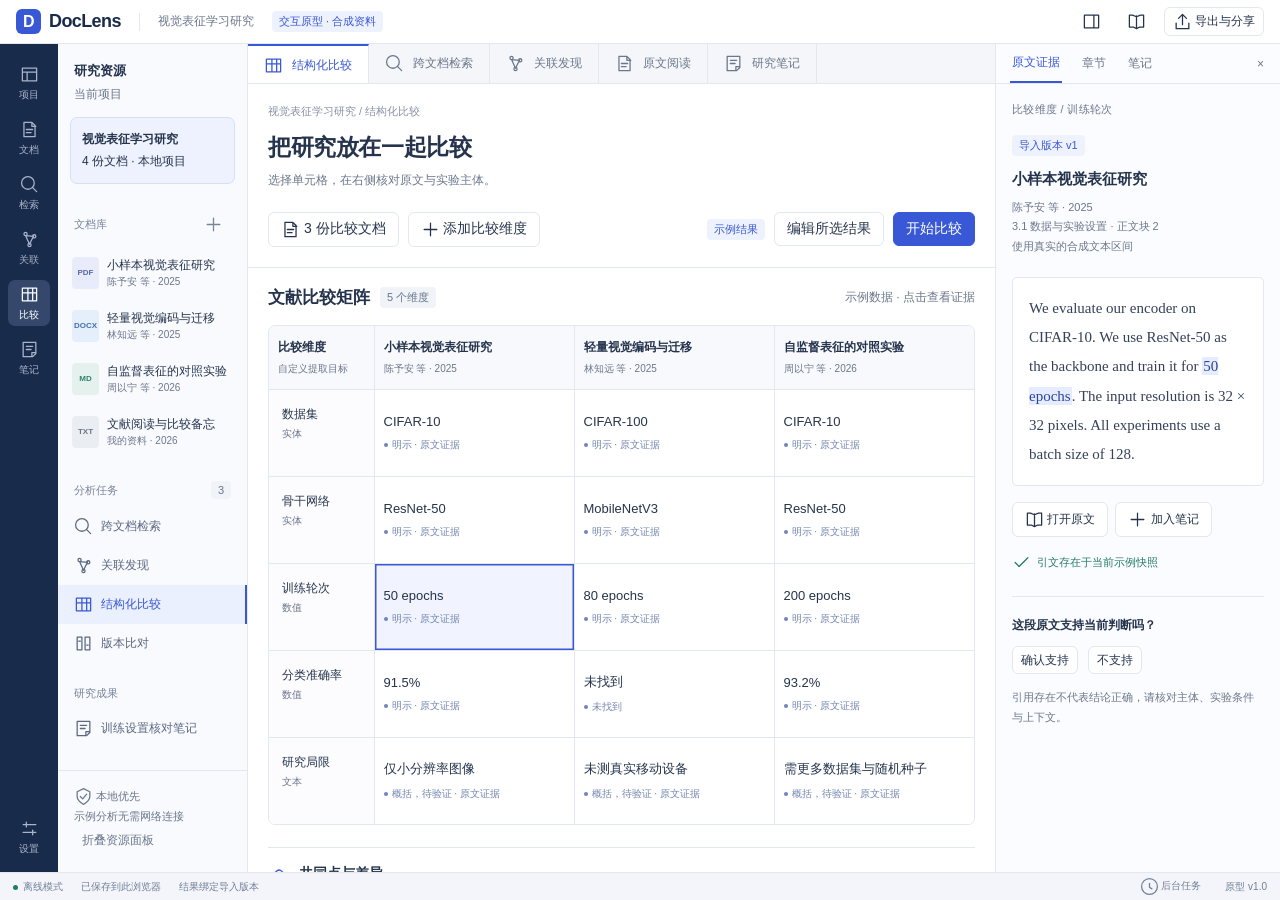
==== examples/mvp-workbench/index.html @ 396e8127 "feat(prototype): add evidence-linked multi-document workbench" ====
<!doctype html>
<html lang="zh-CN">
<head>
  <meta charset="utf-8">
  <meta name="viewport" content="width=device-width, initial-scale=1">
  <meta name="color-scheme" content="light">
  <title>DocLens · 多文档研究工作台原型</title>
  <link rel="icon" href="data:,">
  <link rel="stylesheet" href="workbench.css">
  <script defer src="demo-data.js"></script>
  <script defer src="archive.js"></script>
  <script defer src="workbench.js"></script>
</head>
<body>
  <div id="app"></div>
  <dialog id="dialog" aria-labelledby="dialog-title"></dialog>
  <div id="toast" role="status" aria-live="polite"></div>
  <input type="file" id="import-files" accept=".md,.markdown,.txt" multiple hidden>
  <input type="file" id="import-bundle" accept=".zip" hidden>
  <noscript>请启用 JavaScript 查看本地交互原型。</noscript>
</body>
</html>
---- examples/mvp-workbench/workbench.css ----
:root{--navy:#192b4b;--ink:#25344c;--muted:#6b778b;--line:#e3e7ef;--paper:#fff;--bg:#f5f7fb;--blue:#3858d5;--pale:#eef2ff;--teal:#237b69;--amber:#95631e;--warn:#fff7e6;--resource:218px;--evidence:318px;font-family:"Microsoft YaHei UI","Microsoft YaHei","Segoe UI",sans-serif;font-size:14px;color:var(--ink);background:var(--bg)}
*{box-sizing:border-box}body{margin:0}button,input,select,textarea{font:inherit}button{cursor:pointer;color:inherit}button:disabled{opacity:.5;cursor:not-allowed}button,a,input,textarea,select{outline-offset:3px}button:focus-visible,a:focus-visible{outline:2px solid var(--blue)}button{border:1px solid var(--line);border-radius:6px;background:white;padding:7px 12px;min-height:34px}button:hover{background:var(--bg)}button.primary{background:var(--blue);color:white;border-color:var(--blue)}button.primary:hover{background:#2b46b7}button.quiet{border:0;background:transparent}button.compact{padding:4px 8px;min-height:28px;font-size:12px}a{color:var(--blue)}h1,h2,h3,p{margin-top:0}h1{font-size:23px;line-height:1.4;margin-bottom:7px;letter-spacing:-.4px}h2{font-size:17px}h3{font-size:14px}p{line-height:1.8}small,.small{font-size:12px;color:var(--muted)}.muted{color:var(--muted)}.icon{width:19px;height:19px;flex-shrink:0;vertical-align:middle}.row{display:flex;align-items:center;gap:10px}.between{justify-content:space-between}.stack{display:flex;flex-direction:column;gap:14px}.grow{flex:1;min-width:0}.tag{display:inline-flex;align-items:center;gap:5px;padding:3px 7px;font-size:11px;border-radius:4px;background:#f0f3f8;color:#66748a;white-space:nowrap}.tag.blue{color:var(--blue);background:var(--pale)}.tag.green{background:#e9f5f0;color:var(--teal)}.tag.amber{background:var(--warn);color:var(--amber)}
.shell{height:100vh;min-height:620px;display:grid;grid-template-rows:44px 1fr 28px;overflow:hidden}.titlebar{display:flex;align-items:center;padding:0 16px;gap:18px;background:#fff;border-bottom:1px solid var(--line)}.wordmark{font-weight:750;font-size:18px;color:var(--navy);letter-spacing:-.6px;display:flex;gap:8px;align-items:center}.logo{width:25px;height:25px;border-radius:6px;background:var(--blue);color:white;display:grid;place-items:center;font-size:16px}.titlebar .divider{height:18px;border-left:1px solid var(--line)}.project-name{font-size:12px;color:var(--muted)}.titlebar .right{margin-left:auto}.body{min-height:0;display:grid;grid-template-columns:58px var(--resource) minmax(380px,1fr) var(--evidence)}.rail{background:var(--navy);display:flex;flex-direction:column;align-items:center;gap:9px;padding:16px 0 12px}.rail button{color:#a8b4ca;border:0;background:transparent;width:42px;height:46px;padding:4px;display:grid;justify-items:center;align-content:center;gap:4px;min-height:0;font-size:10px}.rail button .icon{height:19px}.rail button.active{color:white;background:#35476a;border-radius:7px}.rail button:hover{background:#2c3e5e;color:white}.rail .bottom{margin-top:auto}.resources{background:#f9fafe;border-right:1px solid var(--line);overflow:auto;display:flex;flex-direction:column}.resource-heading{padding:18px 16px 14px}.resource-heading strong{display:block;font-size:13px;margin-bottom:5px}.project-card{margin:0 12px 18px;border:1px solid #d7dff4;border-radius:7px;background:var(--pale);padding:11px;font-size:12px;line-height:1.8}.resource-label{padding:0 16px;display:flex;align-items:center;justify-content:space-between;margin:8px 0;color:#77849a;font-size:11px}.doc-link,.task-link{border:0;border-radius:0;width:100%;text-align:left;background:transparent;display:flex;align-items:center;gap:8px;padding:10px 14px;font-size:12px}.doc-link:hover,.task-link:hover{background:#edf1fa}.file-type{width:27px;height:32px;display:grid;place-items:center;background:#e8ecfa;color:#5a68a5;border-radius:4px;font-size:8px;font-weight:700;flex-shrink:0}.file-type.DOCX{background:#e5eefb;color:#4472ad}.file-type.MD{background:#e4f1ed;color:#31836c}.file-type.TXT{background:#eaedf1;color:#6d7785}.doc-link .name{line-height:1.5;display:block;overflow:hidden;text-overflow:ellipsis;white-space:nowrap;max-width:147px}.doc-link small{font-size:10px}.task-link{font-size:12px;color:#5c6880;padding:10px 16px}.task-link.active{color:var(--blue);background:#ebf0ff;border-right:2px solid var(--blue)}.resource-foot{margin-top:auto;padding:16px;font-size:11px;border-top:1px solid var(--line);line-height:1.8;color:var(--muted)}
.workspace{min-width:0;min-height:0;background:white;display:flex;flex-direction:column}.tabs{height:40px;flex-shrink:0;background:#f4f6fa;border-bottom:1px solid var(--line);display:flex;overflow-x:auto;white-space:nowrap}.tabs button{font-size:12px;border:0;border-radius:0;border-right:1px solid var(--line);background:transparent;padding:0 16px;color:var(--muted);display:flex;gap:9px;align-items:center}.tabs button.active{background:white;color:var(--blue);border-top:2px solid var(--blue);margin-bottom:-1px}.workspace-head{padding:25px 28px 18px;flex-shrink:0;border-bottom:1px solid var(--line)}.crumb{font-size:11px;color:#8893a5;margin-bottom:12px}.workspace-head p{margin:0;font-size:12px;color:var(--muted)}.toolbar{display:flex;align-items:center;gap:9px;flex-wrap:wrap;margin-top:20px}.toolbar .push{margin-left:auto}.content{padding:22px 28px;overflow:auto;min-height:0;flex:1}.section-line{display:flex;gap:8px;align-items:center;justify-content:space-between;margin-bottom:16px}.section-line h2{margin:0}.notice{padding:10px 13px;background:#f4f6fb;border-left:3px solid #bcc7e6;border-radius:0 4px 4px 0;color:#64718a;font-size:12px;line-height:1.8;margin-bottom:18px}.notice.amber{background:var(--warn);border-color:#d2ae67;color:#8c6729}.matrix-wrap{overflow:auto;border:1px solid var(--line);border-radius:7px}.matrix{border-collapse:collapse;width:100%;min-width:540px;table-layout:fixed}.matrix th,.matrix td{text-align:left;border-right:1px solid var(--line);border-bottom:1px solid var(--line);vertical-align:top}.matrix th:last-child,.matrix td:last-child{border-right:0}.matrix tr:last-child td{border-bottom:0}.matrix th{background:#f8f9fc;padding:14px;font-size:12px;font-weight:600;line-height:1.6}.matrix th:first-child{width:125px}.matrix th small{font-size:10px;font-weight:400;display:block;margin-top:4px}.matrix td:first-child{padding:16px 13px;font-size:12px;background:#fcfcfe}.matrix td:first-child small{display:block;margin-top:4px;font-size:10px}.matrix td{padding:0}.cell{position:relative;display:flex;align-items:flex-start;flex-direction:column;justify-content:center;gap:9px;width:100%;min-height:86px;text-align:left;border:0;background:white;border-radius:0;padding:15px 13px;font-size:13px}.cell.selected{background:#f1f4ff;box-shadow:inset 0 0 0 1.5px var(--blue)}.cell:hover{background:#f7f8ff}.cell small{display:flex;align-items:center;gap:4px;font-size:10px;color:#7385ad}.cell .dot{width:4px;height:4px;background:#6d84bf;border-radius:50%}.insight{display:flex;gap:12px;margin-top:22px;padding:17px 0;border-top:1px solid var(--line)}.insight .icon{color:var(--blue);margin-top:2px}.insight h3{margin-bottom:8px}.insight p{font-size:12px;color:var(--muted);margin:0}
.evidence{border-left:1px solid var(--line);background:#fbfcff;overflow:auto;min-width:0;position:relative}.resize-handle{position:absolute;left:0;top:0;bottom:0;width:5px;cursor:col-resize}.side-tabs{height:40px;display:flex;align-items:stretch;border-bottom:1px solid var(--line);padding:0 14px;gap:18px}.side-tabs button{border:0;border-radius:0;background:transparent;padding:0 2px;font-size:12px;color:var(--muted);min-height:0}.side-tabs button.active{border-bottom:2px solid var(--blue);color:var(--blue)}.side-content{padding:22px 20px}.source-label{font-size:11px;letter-spacing:.3px;color:var(--muted);margin-bottom:18px}.source-title{font-size:15px;line-height:1.7;margin:10px 0 6px}.source-meta{font-size:11px;color:var(--muted);line-height:1.8;margin-bottom:20px}.quote{font-family:Georgia,"Microsoft YaHei",serif;font-size:15px;line-height:1.95;color:#35415a;padding:16px;background:#fff;border:1px solid var(--line);border-radius:5px;overflow-wrap:anywhere;margin:16px 0}.quote mark{background:#e6ecff;color:#2b4598;padding:1px}.source-actions{display:flex;gap:7px;flex-wrap:wrap}.source-actions button{font-size:12px}.review-box{border-top:1px solid var(--line);padding-top:20px;margin-top:24px}.review-box h3{font-size:12px;margin-bottom:12px}.review-box p{font-size:11px;color:var(--muted);margin-top:14px}.source-status{margin-top:16px;display:flex;align-items:center;gap:6px;font-size:11px;color:var(--teal)}.side-notes{font-size:12px;line-height:1.8}.side-notes textarea{min-height:190px}.statusbar{display:flex;align-items:center;gap:18px;padding:0 13px;background:#f3f5fa;border-top:1px solid var(--line);font-size:10px;color:#708096}.statusbar .push{margin-left:auto}.statusbar button{font-size:10px;min-height:0;padding:1px 6px;border:0;background:transparent}.statusbar .circle{width:5px;height:5px;background:var(--teal);display:inline-block;border-radius:50%;margin-right:5px}
.search-box{display:flex;gap:8px;width:100%}input,select,textarea{border:1px solid #dbe1ec;border-radius:5px;padding:9px 11px;background:white;color:var(--ink);min-width:0}textarea{width:100%;resize:vertical;line-height:1.8}input:focus,textarea:focus{outline:2px solid #dce4ff;border-color:#8196de}.search-box input{flex:1}.segmented{display:inline-flex;border:1px solid var(--line);padding:3px;border-radius:6px;gap:2px}.segmented button{border:0;min-height:29px;padding:4px 13px;background:transparent;font-size:12px}.segmented button.active{background:var(--pale);color:var(--blue)}.result{border-bottom:1px solid var(--line);padding:20px 0}.result:first-child{padding-top:0}.result h3{margin:10px 0 8px;font-size:15px}.result p{font-size:13px;line-height:1.9;color:#5e6b81}.result .snippet{font-family:Georgia,"Microsoft YaHei",serif;font-size:15px}.result .actions{display:flex;gap:8px}.result mark{background:#edf1ff;color:#3858bb}.scope{display:flex;gap:6px;flex-wrap:wrap}.scope label{font-size:12px;display:flex;align-items:center;gap:5px}.scope input{accent-color:var(--blue)}.mode-grid{display:grid;grid-template-columns:1fr 1fr;gap:12px;margin-bottom:20px}.mode-option{text-align:left;padding:15px;border-color:var(--line);line-height:1.8}.mode-option.active{border-color:#8b9fe5;background:#f4f6ff}.mode-option strong{display:block;margin-bottom:3px}.mode-option small{display:block}.relation{padding:18px;border:1px solid var(--line);border-radius:7px;margin-bottom:12px}.relation h3{font-size:15px;margin:8px 0 10px}.relation .members{display:flex;align-items:center;flex-wrap:wrap;gap:6px;font-size:11px;margin:12px 0}.relation p{font-size:12px;margin-bottom:10px;color:var(--muted)}.level-tabs{display:flex;gap:5px;border-bottom:1px solid var(--line);padding-bottom:12px;margin-bottom:18px;flex-wrap:wrap}.level-tabs button{border:0;background:transparent;font-size:12px}.level-tabs button.active{color:var(--blue);background:var(--pale)}.library-table{border-collapse:collapse;width:100%;font-size:12px}.library-table td,.library-table th{text-align:left;padding:15px 8px;border-bottom:1px solid var(--line)}.library-table th{font-weight:500;color:var(--muted);font-size:11px}.reading{max-width:760px;margin:auto;background:white}.reading h2{font-size:20px;margin:25px 0 18px}.reading section{padding:15px 0;scroll-margin:16px}.reading section h3{font-size:17px;margin-bottom:12px}.reading section p{font-family:Georgia,"Microsoft YaHei",serif;font-size:16px;line-height:2;color:#45546d}.reading section.target{border-left:3px solid var(--blue);padding-left:18px;background:#f8f9ff}.overview-intro{border-bottom:1px solid var(--line);padding-bottom:24px;line-height:1.8}.overview-intro h2{font-size:27px;margin:12px 0}.quick-list{display:flex;flex-direction:column;margin:25px 0}.quick-list button{display:flex;text-align:left;align-items:center;gap:16px;border:0;border-bottom:1px solid var(--line);border-radius:0;padding:21px 4px}.quick-list button .icon{width:24px;height:24px;color:var(--blue)}.quick-list small{display:block;font-size:12px;margin-top:5px}.note-editor{padding:0}.note-editor input{font-size:20px;border:0;font-weight:600;width:100%;padding:0 0 18px}.note-editor textarea{min-height:270px;border:0;background:#fafbfe;padding:18px;font-family:"Microsoft YaHei",sans-serif;font-size:14px}.citation{padding:12px;border-left:2px solid #b7c4e9;background:#f7f9fe;margin:10px 0;font-size:12px;line-height:1.8}.diff-grid{display:grid;grid-template-columns:1fr 1fr;gap:18px}.diff-column{border:1px solid var(--line);padding:18px;border-radius:5px;font-family:Georgia,"Microsoft YaHei",serif;font-size:16px;line-height:2}.diff-column h3{font:12px "Microsoft YaHei",sans-serif;color:var(--muted);margin-bottom:20px}.diff-column del{background:#fbe8e8;color:#a84e56;text-decoration:none}.diff-column ins{background:#e3f3eb;color:#287659;text-decoration:none}.setting-row{padding:18px 0;border-bottom:1px solid var(--line);display:flex;align-items:center;gap:16px}.setting-row h3{margin-bottom:6px}.setting-row p{margin:0;font-size:12px;color:var(--muted)}.setting-row input[type=checkbox]{accent-color:var(--blue);width:18px;height:18px}.job{padding:18px 0;border-bottom:1px solid var(--line)}.job h3{margin-bottom:10px}.progress{height:5px;background:#e7ebf4;border-radius:10px;overflow:hidden;margin:12px 0}.progress>span{display:block;height:100%;background:var(--blue)}
dialog{border:1px solid #dce2ee;border-radius:10px;max-width:620px;width:calc(100vw - 60px);padding:0;color:var(--ink)}dialog::backdrop{background:rgba(20,35,61,.3)}.modal-head{padding:22px 24px 16px;border-bottom:1px solid var(--line);display:flex;align-items:center;justify-content:space-between}.modal-head h2{margin:0}.modal-body{padding:22px 24px;max-height:65vh;overflow:auto}.modal-foot{padding:15px 24px;border-top:1px solid var(--line);display:flex;justify-content:flex-end;gap:8px}.modal-body label.field{display:block;margin-bottom:18px;font-size:12px;font-weight:600}.modal-body label.field input,.modal-body label.field select,.modal-body label.field textarea{display:block;width:100%;margin-top:8px;font-weight:400}.modal-body p{font-size:13px}.checkline{display:flex;align-items:flex-start;gap:9px;font-size:12px;margin:14px 0;line-height:1.8}.error{color:#ad4850;font-size:12px;line-height:1.8}#toast{position:fixed;bottom:47px;left:50%;transform:translateX(-50%);background:var(--navy);color:white;border-radius:6px;padding:10px 19px;font-size:12px;z-index:10;display:none;max-width:80vw}.hidden{display:none!important}.sidebar-hidden{--resource:0px}.sidebar-hidden .resources{display:none}.evidence-hidden{--evidence:0px}.evidence-hidden .evidence{display:none}.check{color:var(--teal)}.note-counter{font-size:11px;color:var(--muted);padding-top:12px}.inline-error{padding:14px;background:#fff5f3;font-size:13px;color:#9b5252;border-radius:5px}.section-caption{font-size:11px;color:var(--muted);margin-top:13px}.secondary-tabs{display:flex;gap:8px;margin-top:20px}
@media(max-width:1280px){:root{--resource:190px;--evidence:285px}.workspace-head{padding:20px}.content{padding:18px 20px}.doc-link .name{max-width:125px}.matrix th:first-child{width:105px}.matrix th{padding:12px 9px}.cell{padding:12px 9px}.side-content{padding:18px 16px}}
@media(max-width:1050px){:root{--resource:0px;--evidence:265px}.resources{display:none}.workspace-head{padding:18px}.content{padding:18px}.titlebar .project-name{display:none}.titlebar .divider{display:none}}
@media(max-width:760px){:root{--evidence:0px}.body{grid-template-columns:48px 0 minmax(0,1fr) 0}.rail button{width:38px}.evidence{display:none}.evidence.mobile-open{display:block;position:fixed;z-index:3;right:0;top:44px;bottom:28px;width:min(340px,90vw);border-left:1px solid var(--line)}.workspace-head h1{font-size:20px}.toolbar{gap:6px}.toolbar .push{margin-left:0}.titlebar{gap:9px}.titlebar .right .tag{display:none}.statusbar{gap:6px}.statusbar .optional{display:none}.diff-grid,.mode-grid{grid-template-columns:1fr}.content{padding:16px}.workspace-head{padding:16px}.shell{min-height:500px}.crumb{display:none}.matrix{min-width:520px}}
@media(prefers-reduced-motion:reduce){*{scroll-behavior:auto!important}}
.tabs{overflow-y:hidden}
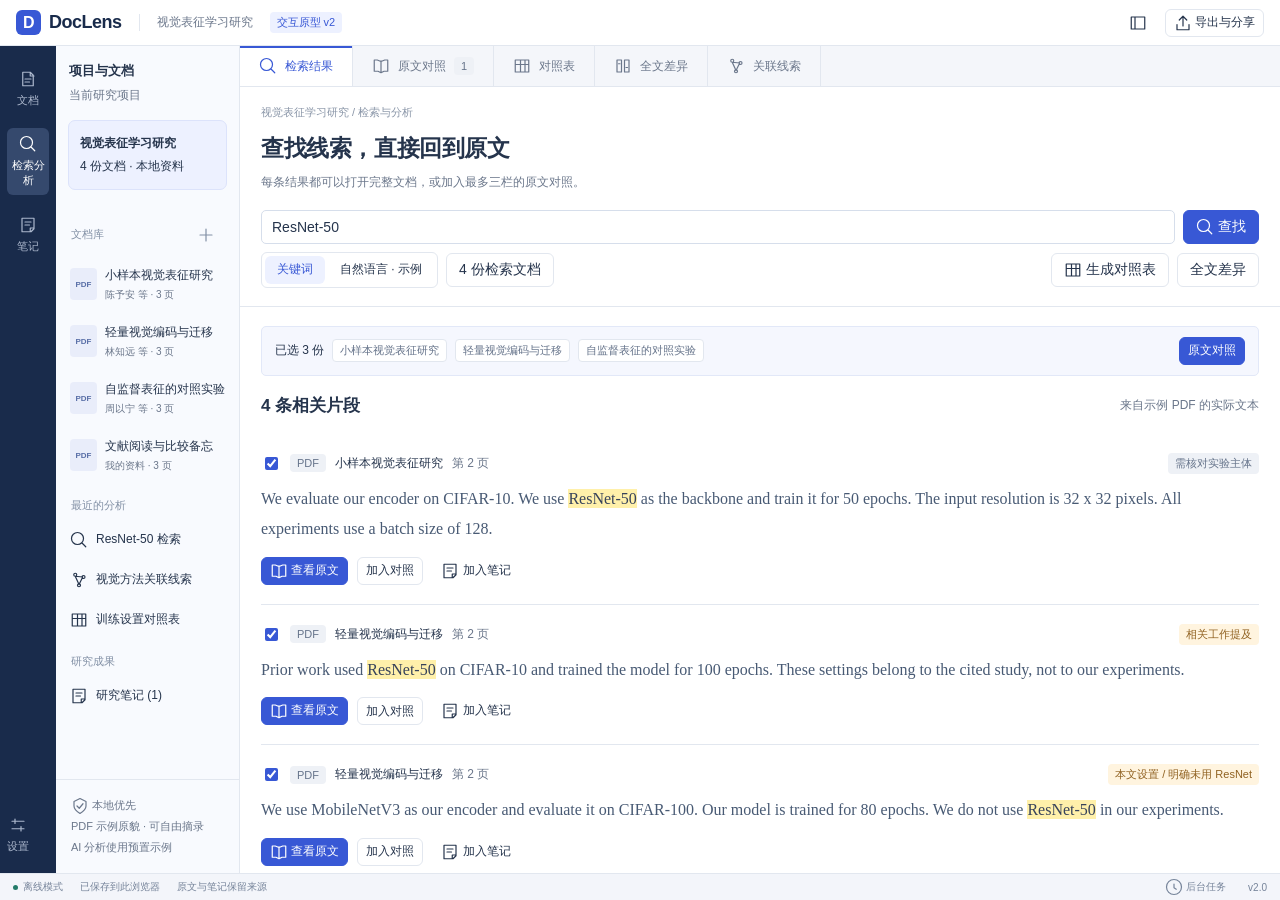
==== commit dfc06253: "feat(prototype): center analysis on full PDF reading and annotations" ====
--- a/examples/mvp-workbench/index.html
+++ b/examples/mvp-workbench/index.html
@@ -4,10 +4,12 @@
   <meta charset="utf-8">
   <meta name="viewport" content="width=device-width, initial-scale=1">
   <meta name="color-scheme" content="light">
-  <title>DocLens · 多文档研究工作台原型</title>
+  <title>DocLens · 检索与原文对照原型 v2</title>
   <link rel="icon" href="data:,">
   <link rel="stylesheet" href="workbench.css">
   <script defer src="demo-data.js"></script>
+  <script defer src="pdf-data.js"></script>
+  <script defer src="compare.js"></script>
   <script defer src="archive.js"></script>
   <script defer src="workbench.js"></script>
 </head>
--- a/examples/mvp-workbench/workbench.css
+++ b/examples/mvp-workbench/workbench.css
@@ -1,12 +1,8 @@
-:root{--navy:#192b4b;--ink:#25344c;--muted:#6b778b;--line:#e3e7ef;--paper:#fff;--bg:#f5f7fb;--blue:#3858d5;--pale:#eef2ff;--teal:#237b69;--amber:#95631e;--warn:#fff7e6;--resource:218px;--evidence:318px;font-family:"Microsoft YaHei UI","Microsoft YaHei","Segoe UI",sans-serif;font-size:14px;color:var(--ink);background:var(--bg)}
-*{box-sizing:border-box}body{margin:0}button,input,select,textarea{font:inherit}button{cursor:pointer;color:inherit}button:disabled{opacity:.5;cursor:not-allowed}button,a,input,textarea,select{outline-offset:3px}button:focus-visible,a:focus-visible{outline:2px solid var(--blue)}button{border:1px solid var(--line);border-radius:6px;background:white;padding:7px 12px;min-height:34px}button:hover{background:var(--bg)}button.primary{background:var(--blue);color:white;border-color:var(--blue)}button.primary:hover{background:#2b46b7}button.quiet{border:0;background:transparent}button.compact{padding:4px 8px;min-height:28px;font-size:12px}a{color:var(--blue)}h1,h2,h3,p{margin-top:0}h1{font-size:23px;line-height:1.4;margin-bottom:7px;letter-spacing:-.4px}h2{font-size:17px}h3{font-size:14px}p{line-height:1.8}small,.small{font-size:12px;color:var(--muted)}.muted{color:var(--muted)}.icon{width:19px;height:19px;flex-shrink:0;vertical-align:middle}.row{display:flex;align-items:center;gap:10px}.between{justify-content:space-between}.stack{display:flex;flex-direction:column;gap:14px}.grow{flex:1;min-width:0}.tag{display:inline-flex;align-items:center;gap:5px;padding:3px 7px;font-size:11px;border-radius:4px;background:#f0f3f8;color:#66748a;white-space:nowrap}.tag.blue{color:var(--blue);background:var(--pale)}.tag.green{background:#e9f5f0;color:var(--teal)}.tag.amber{background:var(--warn);color:var(--amber)}
-.shell{height:100vh;min-height:620px;display:grid;grid-template-rows:44px 1fr 28px;overflow:hidden}.titlebar{display:flex;align-items:center;padding:0 16px;gap:18px;background:#fff;border-bottom:1px solid var(--line)}.wordmark{font-weight:750;font-size:18px;color:var(--navy);letter-spacing:-.6px;display:flex;gap:8px;align-items:center}.logo{width:25px;height:25px;border-radius:6px;background:var(--blue);color:white;display:grid;place-items:center;font-size:16px}.titlebar .divider{height:18px;border-left:1px solid var(--line)}.project-name{font-size:12px;color:var(--muted)}.titlebar .right{margin-left:auto}.body{min-height:0;display:grid;grid-template-columns:58px var(--resource) minmax(380px,1fr) var(--evidence)}.rail{background:var(--navy);display:flex;flex-direction:column;align-items:center;gap:9px;padding:16px 0 12px}.rail button{color:#a8b4ca;border:0;background:transparent;width:42px;height:46px;padding:4px;display:grid;justify-items:center;align-content:center;gap:4px;min-height:0;font-size:10px}.rail button .icon{height:19px}.rail button.active{color:white;background:#35476a;border-radius:7px}.rail button:hover{background:#2c3e5e;color:white}.rail .bottom{margin-top:auto}.resources{background:#f9fafe;border-right:1px solid var(--line);overflow:auto;display:flex;flex-direction:column}.resource-heading{padding:18px 16px 14px}.resource-heading strong{display:block;font-size:13px;margin-bottom:5px}.project-card{margin:0 12px 18px;border:1px solid #d7dff4;border-radius:7px;background:var(--pale);padding:11px;font-size:12px;line-height:1.8}.resource-label{padding:0 16px;display:flex;align-items:center;justify-content:space-between;margin:8px 0;color:#77849a;font-size:11px}.doc-link,.task-link{border:0;border-radius:0;width:100%;text-align:left;background:transparent;display:flex;align-items:center;gap:8px;padding:10px 14px;font-size:12px}.doc-link:hover,.task-link:hover{background:#edf1fa}.file-type{width:27px;height:32px;display:grid;place-items:center;background:#e8ecfa;color:#5a68a5;border-radius:4px;font-size:8px;font-weight:700;flex-shrink:0}.file-type.DOCX{background:#e5eefb;color:#4472ad}.file-type.MD{background:#e4f1ed;color:#31836c}.file-type.TXT{background:#eaedf1;color:#6d7785}.doc-link .name{line-height:1.5;display:block;overflow:hidden;text-overflow:ellipsis;white-space:nowrap;max-width:147px}.doc-link small{font-size:10px}.task-link{font-size:12px;color:#5c6880;padding:10px 16px}.task-link.active{color:var(--blue);background:#ebf0ff;border-right:2px solid var(--blue)}.resource-foot{margin-top:auto;padding:16px;font-size:11px;border-top:1px solid var(--line);line-height:1.8;color:var(--muted)}
-.workspace{min-width:0;min-height:0;background:white;display:flex;flex-direction:column}.tabs{height:40px;flex-shrink:0;background:#f4f6fa;border-bottom:1px solid var(--line);display:flex;overflow-x:auto;white-space:nowrap}.tabs button{font-size:12px;border:0;border-radius:0;border-right:1px solid var(--line);background:transparent;padding:0 16px;color:var(--muted);display:flex;gap:9px;align-items:center}.tabs button.active{background:white;color:var(--blue);border-top:2px solid var(--blue);margin-bottom:-1px}.workspace-head{padding:25px 28px 18px;flex-shrink:0;border-bottom:1px solid var(--line)}.crumb{font-size:11px;color:#8893a5;margin-bottom:12px}.workspace-head p{margin:0;font-size:12px;color:var(--muted)}.toolbar{display:flex;align-items:center;gap:9px;flex-wrap:wrap;margin-top:20px}.toolbar .push{margin-left:auto}.content{padding:22px 28px;overflow:auto;min-height:0;flex:1}.section-line{display:flex;gap:8px;align-items:center;justify-content:space-between;margin-bottom:16px}.section-line h2{margin:0}.notice{padding:10px 13px;background:#f4f6fb;border-left:3px solid #bcc7e6;border-radius:0 4px 4px 0;color:#64718a;font-size:12px;line-height:1.8;margin-bottom:18px}.notice.amber{background:var(--warn);border-color:#d2ae67;color:#8c6729}.matrix-wrap{overflow:auto;border:1px solid var(--line);border-radius:7px}.matrix{border-collapse:collapse;width:100%;min-width:540px;table-layout:fixed}.matrix th,.matrix td{text-align:left;border-right:1px solid var(--line);border-bottom:1px solid var(--line);vertical-align:top}.matrix th:last-child,.matrix td:last-child{border-right:0}.matrix tr:last-child td{border-bottom:0}.matrix th{background:#f8f9fc;padding:14px;font-size:12px;font-weight:600;line-height:1.6}.matrix th:first-child{width:125px}.matrix th small{font-size:10px;font-weight:400;display:block;margin-top:4px}.matrix td:first-child{padding:16px 13px;font-size:12px;background:#fcfcfe}.matrix td:first-child small{display:block;margin-top:4px;font-size:10px}.matrix td{padding:0}.cell{position:relative;display:flex;align-items:flex-start;flex-direction:column;justify-content:center;gap:9px;width:100%;min-height:86px;text-align:left;border:0;background:white;border-radius:0;padding:15px 13px;font-size:13px}.cell.selected{background:#f1f4ff;box-shadow:inset 0 0 0 1.5px var(--blue)}.cell:hover{background:#f7f8ff}.cell small{display:flex;align-items:center;gap:4px;font-size:10px;color:#7385ad}.cell .dot{width:4px;height:4px;background:#6d84bf;border-radius:50%}.insight{display:flex;gap:12px;margin-top:22px;padding:17px 0;border-top:1px solid var(--line)}.insight .icon{color:var(--blue);margin-top:2px}.insight h3{margin-bottom:8px}.insight p{font-size:12px;color:var(--muted);margin:0}
-.evidence{border-left:1px solid var(--line);background:#fbfcff;overflow:auto;min-width:0;position:relative}.resize-handle{position:absolute;left:0;top:0;bottom:0;width:5px;cursor:col-resize}.side-tabs{height:40px;display:flex;align-items:stretch;border-bottom:1px solid var(--line);padding:0 14px;gap:18px}.side-tabs button{border:0;border-radius:0;background:transparent;padding:0 2px;font-size:12px;color:var(--muted);min-height:0}.side-tabs button.active{border-bottom:2px solid var(--blue);color:var(--blue)}.side-content{padding:22px 20px}.source-label{font-size:11px;letter-spacing:.3px;color:var(--muted);margin-bottom:18px}.source-title{font-size:15px;line-height:1.7;margin:10px 0 6px}.source-meta{font-size:11px;color:var(--muted);line-height:1.8;margin-bottom:20px}.quote{font-family:Georgia,"Microsoft YaHei",serif;font-size:15px;line-height:1.95;color:#35415a;padding:16px;background:#fff;border:1px solid var(--line);border-radius:5px;overflow-wrap:anywhere;margin:16px 0}.quote mark{background:#e6ecff;color:#2b4598;padding:1px}.source-actions{display:flex;gap:7px;flex-wrap:wrap}.source-actions button{font-size:12px}.review-box{border-top:1px solid var(--line);padding-top:20px;margin-top:24px}.review-box h3{font-size:12px;margin-bottom:12px}.review-box p{font-size:11px;color:var(--muted);margin-top:14px}.source-status{margin-top:16px;display:flex;align-items:center;gap:6px;font-size:11px;color:var(--teal)}.side-notes{font-size:12px;line-height:1.8}.side-notes textarea{min-height:190px}.statusbar{display:flex;align-items:center;gap:18px;padding:0 13px;background:#f3f5fa;border-top:1px solid var(--line);font-size:10px;color:#708096}.statusbar .push{margin-left:auto}.statusbar button{font-size:10px;min-height:0;padding:1px 6px;border:0;background:transparent}.statusbar .circle{width:5px;height:5px;background:var(--teal);display:inline-block;border-radius:50%;margin-right:5px}
-.search-box{display:flex;gap:8px;width:100%}input,select,textarea{border:1px solid #dbe1ec;border-radius:5px;padding:9px 11px;background:white;color:var(--ink);min-width:0}textarea{width:100%;resize:vertical;line-height:1.8}input:focus,textarea:focus{outline:2px solid #dce4ff;border-color:#8196de}.search-box input{flex:1}.segmented{display:inline-flex;border:1px solid var(--line);padding:3px;border-radius:6px;gap:2px}.segmented button{border:0;min-height:29px;padding:4px 13px;background:transparent;font-size:12px}.segmented button.active{background:var(--pale);color:var(--blue)}.result{border-bottom:1px solid var(--line);padding:20px 0}.result:first-child{padding-top:0}.result h3{margin:10px 0 8px;font-size:15px}.result p{font-size:13px;line-height:1.9;color:#5e6b81}.result .snippet{font-family:Georgia,"Microsoft YaHei",serif;font-size:15px}.result .actions{display:flex;gap:8px}.result mark{background:#edf1ff;color:#3858bb}.scope{display:flex;gap:6px;flex-wrap:wrap}.scope label{font-size:12px;display:flex;align-items:center;gap:5px}.scope input{accent-color:var(--blue)}.mode-grid{display:grid;grid-template-columns:1fr 1fr;gap:12px;margin-bottom:20px}.mode-option{text-align:left;padding:15px;border-color:var(--line);line-height:1.8}.mode-option.active{border-color:#8b9fe5;background:#f4f6ff}.mode-option strong{display:block;margin-bottom:3px}.mode-option small{display:block}.relation{padding:18px;border:1px solid var(--line);border-radius:7px;margin-bottom:12px}.relation h3{font-size:15px;margin:8px 0 10px}.relation .members{display:flex;align-items:center;flex-wrap:wrap;gap:6px;font-size:11px;margin:12px 0}.relation p{font-size:12px;margin-bottom:10px;color:var(--muted)}.level-tabs{display:flex;gap:5px;border-bottom:1px solid var(--line);padding-bottom:12px;margin-bottom:18px;flex-wrap:wrap}.level-tabs button{border:0;background:transparent;font-size:12px}.level-tabs button.active{color:var(--blue);background:var(--pale)}.library-table{border-collapse:collapse;width:100%;font-size:12px}.library-table td,.library-table th{text-align:left;padding:15px 8px;border-bottom:1px solid var(--line)}.library-table th{font-weight:500;color:var(--muted);font-size:11px}.reading{max-width:760px;margin:auto;background:white}.reading h2{font-size:20px;margin:25px 0 18px}.reading section{padding:15px 0;scroll-margin:16px}.reading section h3{font-size:17px;margin-bottom:12px}.reading section p{font-family:Georgia,"Microsoft YaHei",serif;font-size:16px;line-height:2;color:#45546d}.reading section.target{border-left:3px solid var(--blue);padding-left:18px;background:#f8f9ff}.overview-intro{border-bottom:1px solid var(--line);padding-bottom:24px;line-height:1.8}.overview-intro h2{font-size:27px;margin:12px 0}.quick-list{display:flex;flex-direction:column;margin:25px 0}.quick-list button{display:flex;text-align:left;align-items:center;gap:16px;border:0;border-bottom:1px solid var(--line);border-radius:0;padding:21px 4px}.quick-list button .icon{width:24px;height:24px;color:var(--blue)}.quick-list small{display:block;font-size:12px;margin-top:5px}.note-editor{padding:0}.note-editor input{font-size:20px;border:0;font-weight:600;width:100%;padding:0 0 18px}.note-editor textarea{min-height:270px;border:0;background:#fafbfe;padding:18px;font-family:"Microsoft YaHei",sans-serif;font-size:14px}.citation{padding:12px;border-left:2px solid #b7c4e9;background:#f7f9fe;margin:10px 0;font-size:12px;line-height:1.8}.diff-grid{display:grid;grid-template-columns:1fr 1fr;gap:18px}.diff-column{border:1px solid var(--line);padding:18px;border-radius:5px;font-family:Georgia,"Microsoft YaHei",serif;font-size:16px;line-height:2}.diff-column h3{font:12px "Microsoft YaHei",sans-serif;color:var(--muted);margin-bottom:20px}.diff-column del{background:#fbe8e8;color:#a84e56;text-decoration:none}.diff-column ins{background:#e3f3eb;color:#287659;text-decoration:none}.setting-row{padding:18px 0;border-bottom:1px solid var(--line);display:flex;align-items:center;gap:16px}.setting-row h3{margin-bottom:6px}.setting-row p{margin:0;font-size:12px;color:var(--muted)}.setting-row input[type=checkbox]{accent-color:var(--blue);width:18px;height:18px}.job{padding:18px 0;border-bottom:1px solid var(--line)}.job h3{margin-bottom:10px}.progress{height:5px;background:#e7ebf4;border-radius:10px;overflow:hidden;margin:12px 0}.progress>span{display:block;height:100%;background:var(--blue)}
-dialog{border:1px solid #dce2ee;border-radius:10px;max-width:620px;width:calc(100vw - 60px);padding:0;color:var(--ink)}dialog::backdrop{background:rgba(20,35,61,.3)}.modal-head{padding:22px 24px 16px;border-bottom:1px solid var(--line);display:flex;align-items:center;justify-content:space-between}.modal-head h2{margin:0}.modal-body{padding:22px 24px;max-height:65vh;overflow:auto}.modal-foot{padding:15px 24px;border-top:1px solid var(--line);display:flex;justify-content:flex-end;gap:8px}.modal-body label.field{display:block;margin-bottom:18px;font-size:12px;font-weight:600}.modal-body label.field input,.modal-body label.field select,.modal-body label.field textarea{display:block;width:100%;margin-top:8px;font-weight:400}.modal-body p{font-size:13px}.checkline{display:flex;align-items:flex-start;gap:9px;font-size:12px;margin:14px 0;line-height:1.8}.error{color:#ad4850;font-size:12px;line-height:1.8}#toast{position:fixed;bottom:47px;left:50%;transform:translateX(-50%);background:var(--navy);color:white;border-radius:6px;padding:10px 19px;font-size:12px;z-index:10;display:none;max-width:80vw}.hidden{display:none!important}.sidebar-hidden{--resource:0px}.sidebar-hidden .resources{display:none}.evidence-hidden{--evidence:0px}.evidence-hidden .evidence{display:none}.check{color:var(--teal)}.note-counter{font-size:11px;color:var(--muted);padding-top:12px}.inline-error{padding:14px;background:#fff5f3;font-size:13px;color:#9b5252;border-radius:5px}.section-caption{font-size:11px;color:var(--muted);margin-top:13px}.secondary-tabs{display:flex;gap:8px;margin-top:20px}
-@media(max-width:1280px){:root{--resource:190px;--evidence:285px}.workspace-head{padding:20px}.content{padding:18px 20px}.doc-link .name{max-width:125px}.matrix th:first-child{width:105px}.matrix th{padding:12px 9px}.cell{padding:12px 9px}.side-content{padding:18px 16px}}
-@media(max-width:1050px){:root{--resource:0px;--evidence:265px}.resources{display:none}.workspace-head{padding:18px}.content{padding:18px}.titlebar .project-name{display:none}.titlebar .divider{display:none}}
-@media(max-width:760px){:root{--evidence:0px}.body{grid-template-columns:48px 0 minmax(0,1fr) 0}.rail button{width:38px}.evidence{display:none}.evidence.mobile-open{display:block;position:fixed;z-index:3;right:0;top:44px;bottom:28px;width:min(340px,90vw);border-left:1px solid var(--line)}.workspace-head h1{font-size:20px}.toolbar{gap:6px}.toolbar .push{margin-left:0}.titlebar{gap:9px}.titlebar .right .tag{display:none}.statusbar{gap:6px}.statusbar .optional{display:none}.diff-grid,.mode-grid{grid-template-columns:1fr}.content{padding:16px}.workspace-head{padding:16px}.shell{min-height:500px}.crumb{display:none}.matrix{min-width:520px}}
+:root{--navy:#192b4b;--ink:#25344c;--muted:#6b778b;--line:#e2e7ef;--bg:#f5f7fb;--blue:#3858d5;--pale:#edf1ff;--teal:#237b69;font:14px "Microsoft YaHei UI","Microsoft YaHei","Segoe UI",sans-serif;color:var(--ink);background:var(--bg)}
+*{box-sizing:border-box}body{margin:0}button,input,select,textarea{font:inherit;color:inherit}button,a,select{touch-action:manipulation}button{cursor:pointer;border:1px solid var(--line);background:white;border-radius:6px;min-height:34px;padding:7px 12px;white-space:nowrap}button:hover{background:#f3f6ff}button:disabled{opacity:.4;cursor:not-allowed}button.primary{background:var(--blue);color:white;border-color:var(--blue)}button.quiet{border-color:transparent;background:transparent}button.small{font-size:12px;min-height:28px;padding:4px 8px}button:focus-visible,a:focus-visible{outline:2px solid var(--blue);outline-offset:3px}input,select,textarea{background:white;border:1px solid #d6deeb;border-radius:5px;padding:8px 10px;min-width:0}input:focus,textarea:focus{outline:2px solid #dae3ff;border-color:#8ba0e6}textarea{resize:vertical;line-height:1.8}a{color:var(--blue)}h1,h2,h3,p{margin-top:0}h1{font-size:23px;line-height:1.5;margin-bottom:5px;letter-spacing:-.4px}h2{font-size:17px}h3{font-size:14px}p{line-height:1.85}small,.muted{color:var(--muted)}small{font-size:12px}.row{display:flex;align-items:center;gap:9px}.between{justify-content:space-between}.grow{flex:1;min-width:0}.push{margin-left:auto}.icon{width:18px;height:18px;vertical-align:middle;flex-shrink:0}.tag{display:inline-flex;padding:3px 7px;border-radius:4px;background:#eef1f6;font-size:11px;color:#65738a;white-space:nowrap}.tag.blue{color:var(--blue);background:var(--pale)}.tag.green{background:#e8f5ef;color:var(--teal)}.tag.amber{background:#fff4df;color:#906120}.shell{height:100vh;min-height:550px;display:grid;grid-template-rows:46px minmax(0,1fr) 27px;overflow:hidden}.topbar{background:white;border-bottom:1px solid var(--line);padding:0 16px;display:flex;align-items:center;gap:17px}.brand{font-size:18px;font-weight:750;color:var(--navy);letter-spacing:-.5px}.brand b{display:inline-grid;place-items:center;width:25px;height:25px;margin-right:8px;background:var(--blue);border-radius:6px;color:white;font-size:16px}.topbar .project-name{font-size:12px;border-left:1px solid var(--line);padding-left:17px;color:var(--muted)}.body{display:grid;grid-template-columns:60px 206px minmax(0,1fr);min-height:0}.collapsed .body{grid-template-columns:60px 0 minmax(0,1fr)}.rail{display:flex;flex-direction:column;gap:13px;background:var(--navy);padding:16px 7px 12px}.rail button{color:#acb8cd;display:grid;place-items:center;gap:5px;align-content:center;border:0;padding:7px 0;background:transparent;white-space:normal;font-size:11px;min-height:53px}.rail button.active{background:#35496d;color:white}.rail button:hover{background:#2c4064;color:white}.rail .bottom{margin-top:auto}.resources{background:#f8fafe;border-right:1px solid var(--line);overflow:auto;min-width:0;display:flex;flex-direction:column}.collapsed .resources{display:none}.resource-top{padding:19px 15px 15px}.resource-top strong{display:block;font-size:13px;margin-bottom:6px}.project-card{margin:0 12px 17px;padding:11px;background:var(--pale);border:1px solid #dce3fb;border-radius:7px;font-size:12px;line-height:1.9}.resource-title{font-size:11px;color:#8290a5;padding:0 15px;margin:14px 0 7px}.doc-link,.task-link{display:flex;align-items:center;gap:8px;width:100%;text-align:left;border:0;background:transparent;border-radius:0;padding:11px 14px;white-space:normal;font-size:12px}.doc-link:hover,.task-link:hover{background:#edf1fa}.file-icon{display:grid;place-items:center;width:27px;height:32px;background:#e9edfa;color:#596fa7;font-size:8px;font-weight:700;flex-shrink:0;border-radius:4px}.doc-link strong{display:block;max-width:140px;overflow:hidden;text-overflow:ellipsis;white-space:nowrap;font-size:12px;font-weight:500}.doc-link small{font-size:10px;display:block;margin-top:4px}.resource-foot{margin-top:auto;border-top:1px solid var(--line);padding:15px;font-size:11px;color:var(--muted);line-height:1.9}.workspace{background:white;min-height:0;min-width:0;display:flex;flex-direction:column}.workspace-tabs{display:flex;align-items:stretch;height:41px;flex-shrink:0;border-bottom:1px solid var(--line);background:#f4f6fa;overflow-x:auto;overflow-y:hidden}.workspace-tabs button{background:transparent;border:0;border-right:1px solid var(--line);border-radius:0;font-size:12px;padding:0 19px;display:flex;align-items:center;gap:8px;color:var(--muted)}.workspace-tabs button.active{background:white;box-shadow:inset 0 2px var(--blue);color:var(--blue)}.work-head{padding:23px 27px 18px;border-bottom:1px solid var(--line);flex-shrink:0}.work-head p{margin:0;font-size:12px;color:var(--muted)}.breadcrumb{font-size:11px;color:#8a96a8;margin-bottom:11px}.toolbar{display:flex;align-items:center;gap:8px;margin-top:17px;flex-wrap:wrap}.content{padding:22px 27px;overflow:auto;min-height:0;flex:1}.section-heading{display:flex;align-items:center;justify-content:space-between;gap:12px;margin-bottom:17px}.section-heading h2{margin:0}.notice{padding:11px 14px;border-left:3px solid #b6c5e9;background:#f4f7fe;color:#63728d;font-size:12px;line-height:1.8;margin-bottom:18px}.notice.amber{background:#fff8e9;border-color:#d4b47b;color:#8c672b}.query-bar{display:flex;gap:8px;width:100%}.query-bar input{flex:1}.segmented{display:inline-flex;gap:3px;border:1px solid var(--line);border-radius:6px;padding:3px}.segmented button{border:0;background:transparent;font-size:12px;min-height:28px;padding:4px 12px}.segmented button.active{background:var(--pale);color:var(--blue)}.query-hint{font-size:11px;color:#7b889f}.result-card{padding:19px 0;border-bottom:1px solid var(--line)}.result-card:first-child{padding-top:0}.result-card .source{font-size:12px;display:flex;align-items:center;gap:9px;margin-bottom:10px}.result-card h3{font-size:15px;margin-bottom:10px}.result-card .snippet{font:16px/1.9 Georgia,"Microsoft YaHei",serif;color:#485a74;max-width:1000px;margin-bottom:12px}.snippet mark{background:#fff0aa;color:#37425a;padding:1px 0}.result-card .actions{display:flex;align-items:center;gap:9px;flex-wrap:wrap}.result-card input[type=checkbox],.library-table input{accent-color:var(--blue)}.selection-strip{display:flex;gap:8px;align-items:center;flex-wrap:wrap;background:#f5f7fe;padding:10px 13px;border:1px solid #e2e8f8;border-radius:5px;margin-bottom:18px;font-size:12px}.selection-strip .tag{background:white;border:1px solid var(--line)}
+.reader-head{padding:16px 22px 14px;border-bottom:1px solid var(--line);flex-shrink:0}.reader-head h1{font-size:19px;margin:0}.reader-head p{font-size:11px;margin:5px 0 0;color:var(--muted)}.reader-head .toolbar{margin-top:11px}.reader-grid{display:grid;grid-template-columns:repeat(var(--columns),minmax(290px,1fr));flex:1;overflow-x:auto;min-height:0;background:#e9edf4;gap:1px;padding:0;isolation:isolate}.reader-pane{display:flex;flex-direction:column;min-width:290px;min-height:0;background:#edf0f5;overflow:hidden}.pane-head{background:#fff;padding:11px 13px 8px;border-bottom:1px solid var(--line);flex-shrink:0}.pane-head .source-number{color:#7d8ba3;font-size:10px}.pane-head strong{display:block;font-size:13px;line-height:1.7;margin:4px 0 8px;white-space:nowrap;overflow:hidden;text-overflow:ellipsis}.pane-document{display:flex;gap:5px;align-items:center}.pane-document select{font-size:11px;padding:5px 7px;min-width:0;flex:1;width:0;height:29px}.pane-document button{font-size:13px;min-height:29px;width:28px;padding:0}.pane-controls{display:flex;align-items:center;gap:6px;padding:7px 11px;background:#f9fafe;font-size:10px;border-bottom:1px solid var(--line);flex-shrink:0}.pane-controls select{padding:3px;font-size:10px;height:25px}.pane-controls button{min-height:25px;padding:2px 5px;font-size:10px}.pane-controls .spacer{flex:1}.paper-scroll{overflow:auto;min-height:0;flex:1;padding:14px;scroll-behavior:auto;position:relative;overscroll-behavior:contain}.pdf-page{position:relative;background:#fff;width:calc(100% * var(--zoom,1));min-width:0;aspect-ratio:480/660;margin-bottom:16px;border:1px solid #d9dfe9;flex-shrink:0;overflow:hidden}.pdf-page>img{width:100%;height:100%;display:block;pointer-events:none;user-select:none}.text-layer{position:absolute;inset:0;user-select:text;line-height:1;z-index:1}.pdf-word{position:absolute;white-space:pre;color:transparent;cursor:text;font-family:"Times New Roman",serif;line-height:1;transform-origin:0 0;user-select:text}.pdf-word.hit{background:rgba(255,218,70,.48)}.pdf-word.semantic-hit{background:rgba(91,126,230,.18)}.pdf-word.noted{border-bottom:2px solid rgba(46,129,111,.65)}.pdf-word::selection{color:transparent;background:rgba(56,88,213,.35)}.pane-footer{background:#fff;border-top:1px solid var(--line);padding:7px 11px;display:flex;gap:7px;align-items:center;font-size:10px;flex-shrink:0}.pane-footer button{font-size:11px;min-height:28px;padding:4px 7px}.pane-footer .source-link{margin-left:auto;font-size:10px;text-decoration:none}.pane-note-bar{display:none;align-items:center;gap:7px;padding:7px 11px;background:#e7eefc;color:#345199;font-size:11px}.pane-note-bar.visible{display:flex}.outline-menu{position:absolute;z-index:3;background:white;border:1px solid var(--line);border-radius:5px;left:12px;right:12px;top:10px;padding:8px}.outline-menu button{display:block;width:100%;text-align:left;font-size:12px;border:0;background:white}.text-document{background:white;padding:25px;border:1px solid var(--line);min-height:800px;font:16px/2 Georgia,"Microsoft YaHei",serif;white-space:pre-wrap;overflow-wrap:anywhere}.text-document h2{font:20px "Microsoft YaHei",sans-serif}.matrix-wrap{overflow:auto;border:1px solid var(--line);border-radius:6px}.matrix{width:100%;min-width:710px;table-layout:fixed;border-collapse:collapse}.matrix th,.matrix td{border-right:1px solid var(--line);border-bottom:1px solid var(--line);text-align:left;vertical-align:top}.matrix th:last-child,.matrix td:last-child{border-right:0}.matrix tr:last-child td{border-bottom:0}.matrix th{padding:14px;background:#f7f9fc;font-size:13px;line-height:1.8}.matrix th:first-child{width:140px}.matrix th small{font-size:11px;font-weight:400;display:block}.matrix td:first-child{padding:18px 14px;font-size:13px;background:#fcfcfe}.matrix td:first-child small{display:block;margin-top:6px;font-size:11px}.matrix .cell{border:0;border-radius:0;width:100%;min-height:90px;text-align:left;background:white;padding:17px 15px;display:flex;flex-direction:column;justify-content:center;align-items:flex-start;gap:10px;font-size:14px;white-space:normal}.matrix .cell:hover{background:#f1f4ff}.matrix .cell small{font-size:11px}.insight{display:flex;gap:14px;padding:20px 0;border-top:1px solid var(--line);margin-top:22px}.insight .icon{color:var(--blue);margin-top:3px}.insight p{font-size:13px;color:var(--muted);margin:0}.insight h3{margin-bottom:8px}.relation{border:1px solid var(--line);border-radius:6px;padding:20px;margin-bottom:15px}.relation h3{font-size:17px;margin:12px 0}.relation p{font-size:13px;color:var(--muted)}.level-tabs{display:flex;gap:5px;margin-bottom:18px;border-bottom:1px solid var(--line);padding-bottom:12px;flex-wrap:wrap}.level-tabs button{font-size:12px;border:0;background:transparent}.level-tabs button.active{color:var(--blue);background:var(--pale)}.library-table{border-collapse:collapse;width:100%;font-size:13px}.library-table td,.library-table th{text-align:left;border-bottom:1px solid var(--line);padding:16px 10px}.library-table th{font-size:12px;color:var(--muted);font-weight:500}.note-layout{display:grid;grid-template-columns:240px 1fr;min-height:0;flex:1}.note-list{overflow:auto;padding:15px;border-right:1px solid var(--line);background:#fbfcff}.note-list button{display:block;white-space:normal;line-height:1.8;width:100%;text-align:left;margin-bottom:9px;padding:12px;font-size:12px}.note-list button.active{border-color:#a8b8eb;background:var(--pale)}.note-list small{display:block;font-size:10px;margin-top:4px}.note-content{overflow:auto;padding:26px;min-width:0}.note-title{font-size:21px;font-weight:600;width:100%;border:0;padding:0 0 18px;border-radius:0}.note-body{width:100%;border:0;background:#f8fafe;padding:18px;min-height:310px;font:14px/1.9 "Microsoft YaHei",sans-serif}.citation{padding:14px;border-left:3px solid #b6c6e7;background:#f5f8fe;margin:15px 0;font-size:13px;line-height:1.9}.citation q{display:block;font-family:Georgia,serif;margin:10px 0}.diff-grid{display:grid;grid-template-columns:1fr 1fr;gap:16px}.diff-col{border:1px solid var(--line);border-radius:5px;padding:20px;white-space:pre-wrap;font:15px/1.9 Georgia,serif;overflow-wrap:anywhere}.diff-col h3{font:13px "Microsoft YaHei",sans-serif}.diff-col .left{background:#fce4e7;color:#9d4650}.diff-col .right{background:#ddf1e6;color:#267454}.job,.setting{padding:20px 0;border-bottom:1px solid var(--line)}.job h3,.setting h3{margin-bottom:8px}.setting p{font-size:12px;color:var(--muted);margin:0}.progress{height:5px;border-radius:5px;background:#e7ecf7;margin:12px 0;overflow:hidden}.progress span{display:block;height:100%;background:var(--blue)}.statusbar{background:#f3f5fa;border-top:1px solid var(--line);font-size:10px;color:#76849a;padding:0 13px;display:flex;gap:17px;align-items:center}.statusbar button{font-size:10px;padding:1px 5px;min-height:0;background:transparent;border:0}.dot{display:inline-block;width:5px;height:5px;border-radius:50%;background:var(--teal);margin-right:5px}dialog{width:min(620px,calc(100vw - 40px));border:1px solid #d9e0ec;border-radius:9px;color:var(--ink);padding:0}dialog::backdrop{background:rgba(24,40,69,.3)}.dialog-head{padding:20px 24px 16px;border-bottom:1px solid var(--line);display:flex;justify-content:space-between;align-items:center}.dialog-head h2{margin:0}.dialog-body{padding:22px 24px;max-height:65vh;overflow:auto}.dialog-body p{font-size:13px}.dialog-foot{padding:15px 24px;display:flex;justify-content:flex-end;gap:8px;border-top:1px solid var(--line)}label.field{display:block;font-size:12px;font-weight:600;margin-bottom:18px}label.field input,label.field textarea,label.field select{width:100%;display:block;margin-top:8px;font-weight:400}label.checkline{display:flex;gap:8px;font-size:12px;line-height:1.8;margin:13px 0}blockquote{padding:14px;background:#f4f7fd;margin:12px 0;font:15px/1.9 Georgia,"Microsoft YaHei",serif;overflow-wrap:anywhere}.replace-choice{display:block;white-space:normal;width:100%;text-align:left;margin:9px 0;font-size:13px}#toast{display:none;position:fixed;z-index:20;bottom:44px;left:50%;transform:translateX(-50%);max-width:85vw;padding:10px 19px;border-radius:6px;background:var(--navy);color:white;font-size:12px}.error{color:#a34e55;font-size:12px;line-height:1.8}.hidden{display:none!important}
+@media(max-width:1280px){.body{grid-template-columns:56px 184px minmax(0,1fr)}.collapsed .body{grid-template-columns:56px 0 minmax(0,1fr)}.work-head{padding:18px 21px}.content{padding:19px 21px}.resource-top{padding:16px 13px}.doc-link strong{max-width:120px}.reader-head{padding:13px 17px}.pane-head{padding:9px}.paper-scroll{padding:10px}}
+@media(max-width:1000px){.body,.collapsed .body{grid-template-columns:54px 0 minmax(0,1fr)}.resources{display:none}.topbar .project-name{display:none}.query-hint{display:none}.reader-head .toolbar{gap:5px}.reader-head .toolbar button{font-size:12px}.note-layout{grid-template-columns:185px minmax(0,1fr)}}
+@media(max-width:650px){.topbar{padding:0 10px;gap:9px}.topbar>.tag{display:none}.topbar .primary{font-size:11px}.body,.collapsed .body{grid-template-columns:47px 0 minmax(0,1fr)}.rail{padding:12px 3px}.rail button{font-size:10px}.work-head,.content{padding:16px}.work-head h1{font-size:20px}.workspace-tabs button{padding:0 12px}.reader-pane{min-width:290px}.reader-grid{grid-template-columns:repeat(var(--columns),minmax(290px,1fr))}.note-layout{display:block;overflow:auto}.note-list{border-right:0;max-height:170px}.note-content{padding:18px}.diff-grid{grid-template-columns:1fr}.statusbar .optional{display:none}.statusbar{gap:8px}.reader-head{padding:12px}.reader-head h1{font-size:17px}.pane-footer .source-link{display:none}}
 @media(prefers-reduced-motion:reduce){*{scroll-behavior:auto!important}}
-.tabs{overflow-y:hidden}
+.rail{grid-column:1}.resources{grid-column:2}.workspace{grid-column:3}
